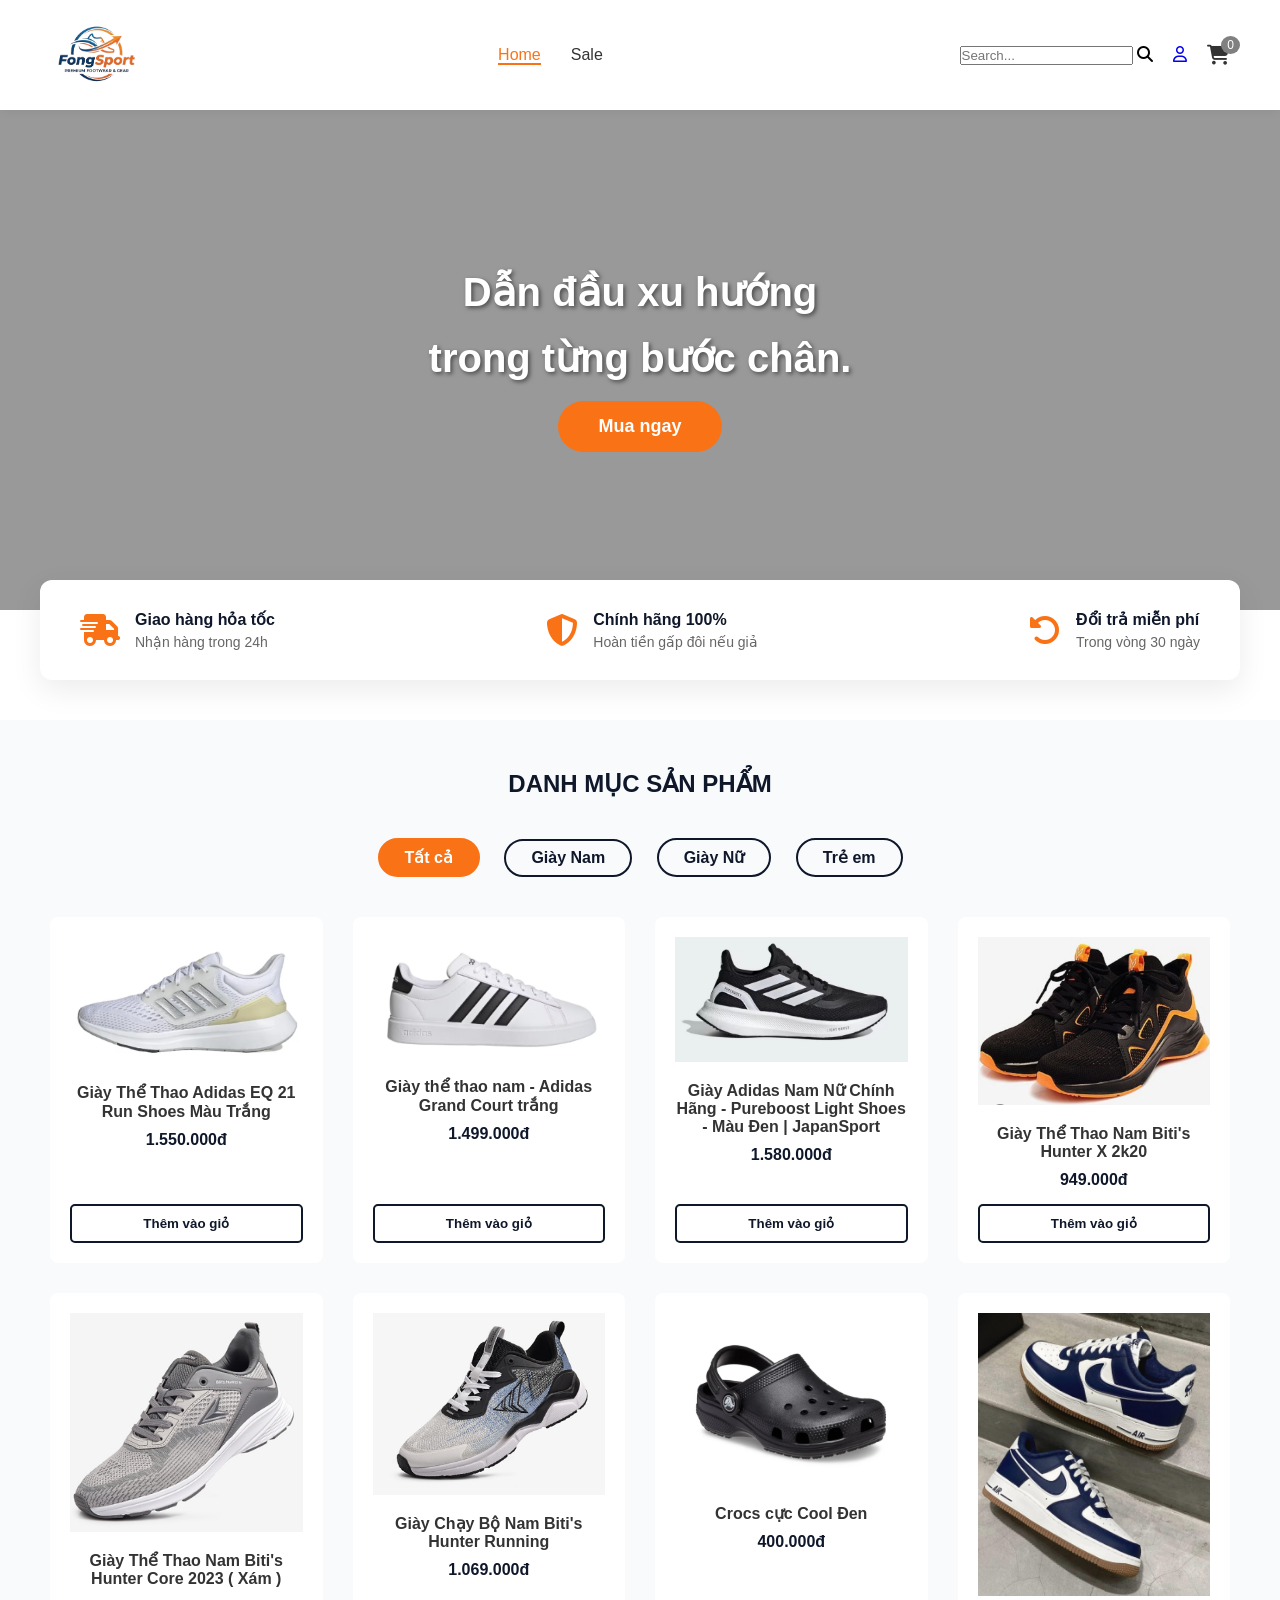
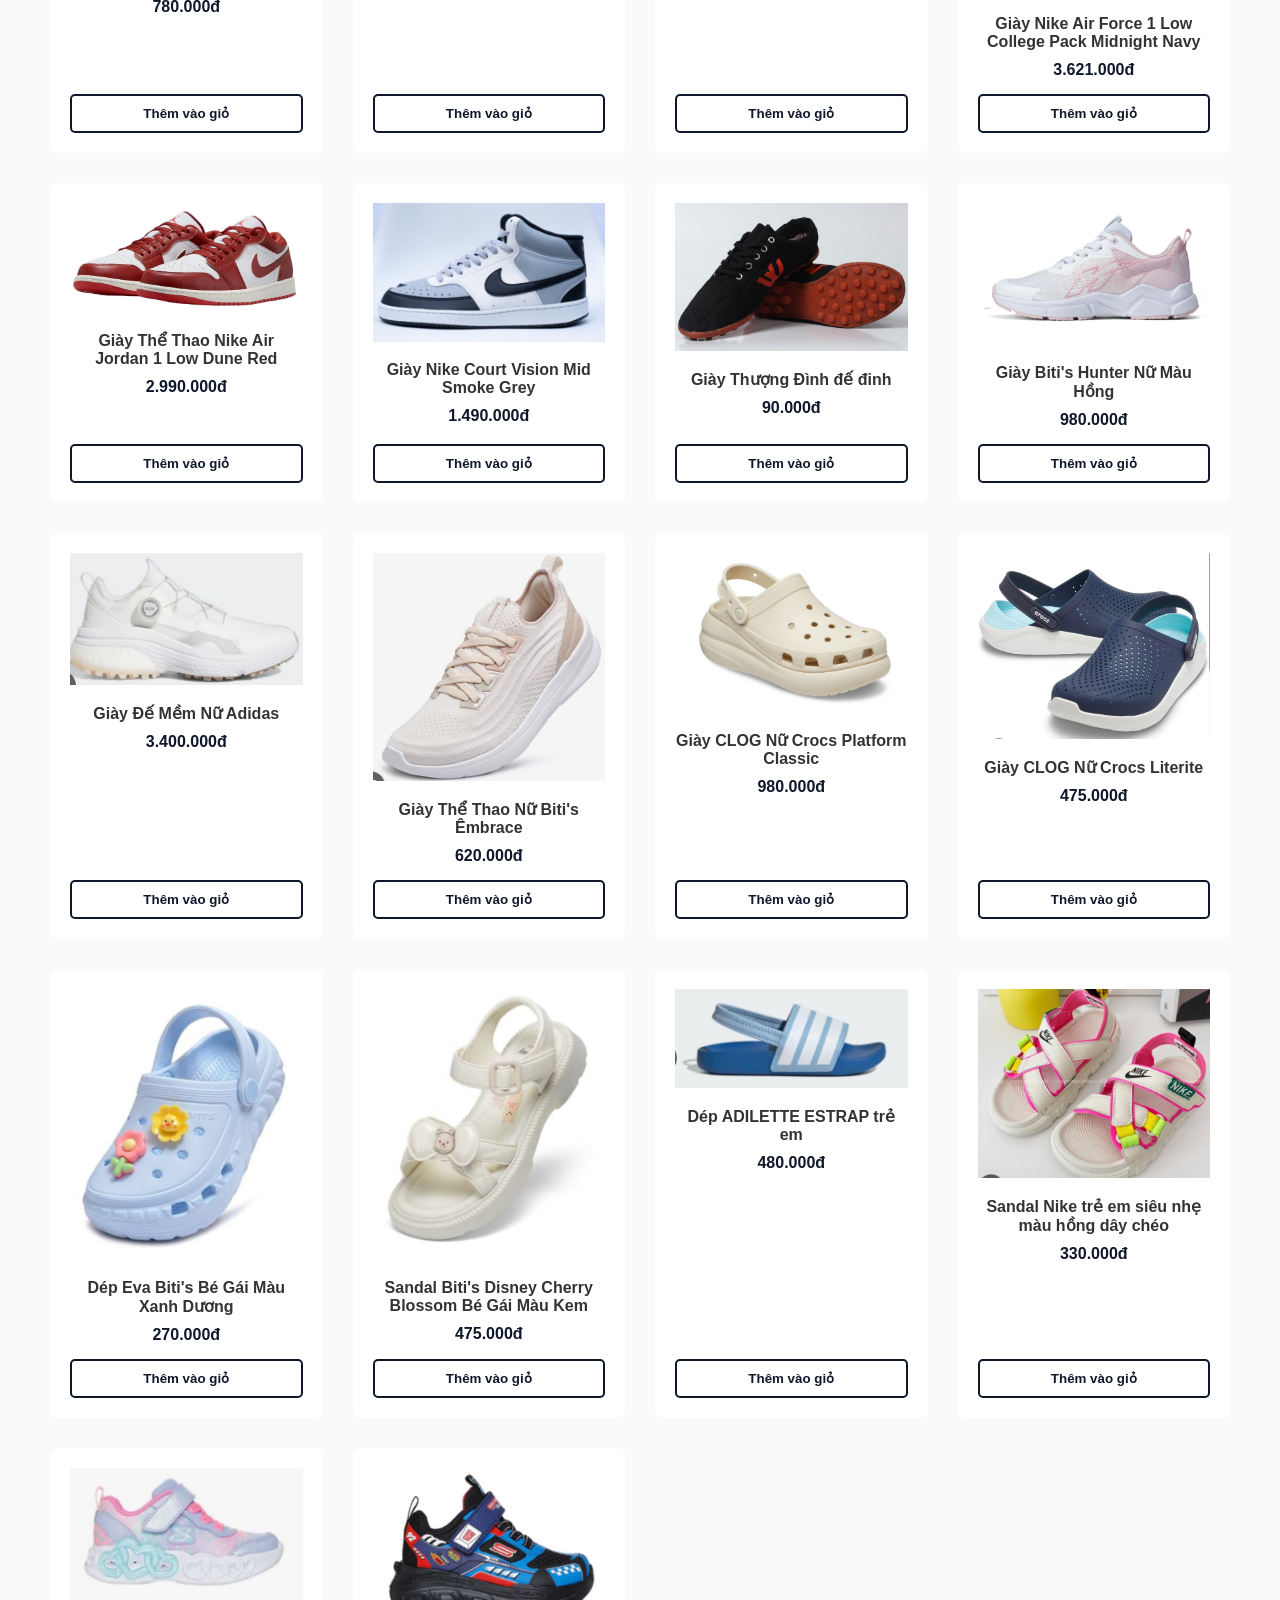
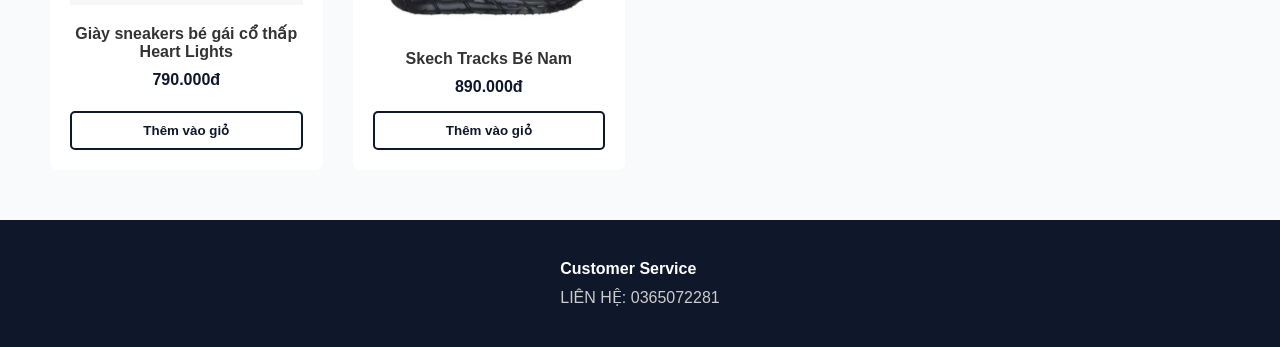
==== index.html @ 3421ce44 "Giao diện web bán giày" ====
<!DOCTYPE html>
<html lang="vi">
<head>
    <meta charset="UTF-8">
    <meta name="viewport" content="width=device-width, initial-scale=1.0">
    <title>FongSport - Cửa hàng giày dép chính hãng</title>
    <link rel="stylesheet" href="css/style.css">
    <link rel="stylesheet" href="https://cdnjs.cloudflare.com/ajax/libs/font-awesome/6.4.0/css/all.min.css">
</head>
<body>
    <header>
        <div class="logo">
            <a href ="index.html"><img src="images/main-logo.png" alt="FongSport Logo" class="logo-img"></a>
        </div>
        
        <nav>
            <ul>
                <li><a href="index.html" class="active">Home</a></li>
                <li><a href="sale.html">Sale</a></li>
            </ul>
        </nav>

        <div class="header-icons">
            <div class="search-bar">
                <input type="text" id="searchInput" placeholder="Search..." autocomplete="off">
                <i class="fa-solid fa-magnifying-glass" id="searchBtn"></i>
                
                <ul id="suggestionBox" class="suggestion-box hide"></ul>
            </div>
            <a href="profile.html"><i class="fa-regular fa-user"></i></a>
            <a href="cart.html" class="cart-icon">
                <i class="fa-solid fa-cart-shopping"></i>
                <span class="cart-count">2</span>
            </a>
        </div>
    </header>

    <section class="hero-banner">
        <div class="hero-content">
            <h1>Dẫn đầu xu hướng</h1>
            <h2>trong từng bước chân.</h2>
            <button class="btn-shop-now">Mua ngay</button>
        </div>
    </section>
    <section class="features-section container">
        <div class="feature-box">
            <i class="fa-solid fa-truck-fast"></i>
            <div class="feature-text">
                <h4>Giao hàng hỏa tốc</h4>
                <p>Nhận hàng trong 24h</p>
            </div>
        </div>
        <div class="feature-box">
            <i class="fa-solid fa-shield-halved"></i>
            <div class="feature-text">
                <h4>Chính hãng 100%</h4>
                <p>Hoàn tiền gấp đôi nếu giả</p>
            </div>
        </div>
        <div class="feature-box">
            <i class="fa-solid fa-rotate-left"></i>
            <div class="feature-text">
                <h4>Đổi trả miễn phí</h4>
                <p>Trong vòng 30 ngày</p>
            </div>
        </div>
    </section>
    <section class="products-section">
        <h2 class="section-title">DANH MỤC SẢN PHẨM</h2>
        
        <div class="filter-menu">
            <button class="filter-btn active" data-filter="all">Tất cả</button>
            <button class="filter-btn" data-filter="men">Giày Nam</button>
            <button class="filter-btn" data-filter="women">Giày Nữ</button>
            <button class="filter-btn" data-filter="kids">Trẻ em</button>
        </div>
    
        <div class="product-grid">
            
            <div class="product-card" data-category="men">
                <div class="product-img">
                    <a href="products-detail.html?id=adidas-eq21">
                        <img src="images/adidas-aq-21.img" alt="Giày Thể Thao Adidas EQ 21">
                    </a>
                </div>
                <div class="product-info">
                    <a href="products-detail.html?id=adidas-eq21" style="text-decoration: none; color: inherit;"></a>
                    <h3>Giày Thể Thao Adidas EQ 21 Run Shoes Màu Trắng</h3>
                    <p class="price">1.550.000đ</p>
                    <button class="btn-add-cart" onclick="addToCart('Giày Thể Thao Adidas EQ 21', 1550000, 'images/adidas-aq-21.img')">Thêm vào giỏ</button>
                </div>
            </div>

            <div class="product-card" data-category="men">
                <div class="product-img">
                    <a href="products-detail.html?id=adidas-grand-court">
                        <img src="images/adidas-grand-court.img" alt="Giày thể thao nam - Adidas Grand Court">
                    </a>
                </div>
                <div class="product-info">
                    <a href="products-detail.html?id=adidas-grand-court" style="text-decoration: none; color: inherit;"></a>
                    <h3>Giày thể thao nam - Adidas Grand Court trắng</h3>
                    <p class="price">1.499.000đ</p>
                    <button class="btn-add-cart" onclick="addToCart('Giày thể thao nam - Adidas Grand Court', 1499000, 'images/adidas-grand-court.img')">Thêm vào giỏ</button>
                </div>
            </div>

            <div class="product-card" data-category="men">
                <div class="product-img">
                    <a href="products-detail.html?id=adidas-pureboost">
                        <img src="images/adidas.img" alt="Giày Adidas Nam Nữ Chính Hãng - Pureboost Light Shoes">
                    </a>
                </div>
                <div class="product-info">
                    <a href="products-detail.html?id=adidas-pureboost" style="text-decoration: none; color: inherit;"></a>
                    <h3>Giày Adidas Nam Nữ Chính Hãng - Pureboost Light Shoes - Màu Đen | JapanSport </h3>
                    <p class="price">1.580.000đ</p>
                    <button class="btn-add-cart" onclick="addToCart('Giày Adidas Nam Nữ Chính Hãng - Pureboost Light Shoes', 1580000, 'images/adidas.img')">Thêm vào giỏ</button>
                </div>
            </div>

            <div class="product-card" data-category="men">
                <div class="product-img">
                    <a href="products-detail.html?id=btis-hunter-x">
                        <img src="images/btis-den-nam.img" alt="Giày Thể Thao Nam Bitis Hunter X">
                    </a>
                </div>
                <div class="product-info">
                    <a href="products-detail.html?id=btis-hunter-x" style="text-decoration: none; color: inherit;"></a>
                    <h3>Giày Thể Thao Nam Biti's Hunter X 2k20 </h3>
                    <p class="price">949.000đ</p>
                    <button class="btn-add-cart" onclick="addToCart('Giày Thể Thao Nam Bitis Hunter X', 949000, 'images/btis-den-nam.img')">Thêm vào giỏ</button>
                </div>
            </div>

            <div class="product-card" data-category="men">
                <div class="product-img">
                    <a href="products-detail.html?id=btis-hunter-core">
                        <img src="images/btis-nam.png" alt="Giày Thể Thao Nam Bitis Hunter Core">
                    </a>
                </div>
                <div class="product-info">
                    <a href="products-detail.html?id=btis-hunter-core" style="text-decoration: none; color: inherit;"></a>
                    <h3>Giày Thể Thao Nam Biti's Hunter Core 2023 ( Xám )</h3>
                    <p class="price">780.000đ</p>
                    <button class="btn-add-cart" onclick="addToCart('Giày Thể Thao Nam Bitis Hunter Core', 780000, 'images/btis-nam.png')">Thêm vào giỏ</button>
                </div>
            </div>

            <div class="product-card" data-category="men">
                <div class="product-img">
                    <a href="products-detail.html?id=btis-running">
                        <img src="images/btis-xam-nam.png" alt="Giày Chạy Bộ Nam Bitis Hunter Running">
                    </a>
                </div>
                <div class="product-info">
                    <a href="products-detail.html?id=btis-running" style="text-decoration: none; color: inherit;"></a>
                    <h3>Giày Chạy Bộ Nam Biti's Hunter Running</h3>
                    <p class="price">1.069.000đ</p>
                    <button class="btn-add-cart" onclick="addToCart('Giày Chạy Bộ Nam Bitis Hunter Running', 1069000, 'images/btis-xam-nam.png')">Thêm vào giỏ</button>
                </div>
            </div>
            <div class="product-card" data-category="men">
                <div class="product-img">
                    <a href="products-detail.html?id=crocs-cool">
                        <img src="images/crocs-den.png" alt="Giày Crocs cực Cool Đen">
                    </a>
                </div>
                <div class="product-info">
                    <a href="products-detail.html?id=crocs-cool" style="text-decoration: none; color: inherit;"></a>
                    <h3>Crocs cực Cool Đen </h3>
                    <p class="price">400.000đ</p>
                    <button class="btn-add-cart" onclick="addToCart('Giày Crocs cực Cool Đen', 400000, 'images/crocs-den.png')">Thêm vào giỏ</button>
                </div>
            </div>

            <div class="product-card" data-category="men">
                <div class="product-img">
                    <a href="products-detail.html?id=nike-af1">
                        <img src="images/nike-air-force.png" alt="Giày Nike Air Force 1 Low College Pack Midnight Navy">
                    </a>
                </div>
                <div class="product-info">
                    <a href="products-detail.html?id=nike-af1" style="text-decoration: none; color: inherit;"></a>
                    <h3>Giày Nike Air Force 1 Low College Pack Midnight Navy</h3>
                    <p class="price">3.621.000đ</p>
                    <button class="btn-add-cart" onclick="addToCart('Giày Nike Air Force 1 Low College Pack Midnight Navy', 3621000, 'images/nike-air-force.png')">Thêm vào giỏ</button>
                </div>
            </div>
            <div class="product-card" data-category="men">
                <div class="product-img">
                    <a href="products-detail.html?id=nike-jordan1">
                        <img src="images/nike-air-jordan.png" alt="Giày Thể Thao Nike Air Jordan 1 Low Dune">
                    </a>
                </div>
                <div class="product-info">
                    <a href="products-detail.html?id=nike-jordan1" style="text-decoration: none; color: inherit;"></a>
                    <h3>Giày Thể Thao Nike Air Jordan 1 Low Dune Red</h3>
                    <p class="price">2.990.000đ</p>
                    <button class="btn-add-cart" onclick="addToCart('Giày Thể Thao Nike Air Jordan 1 Low Dune', 2990000, 'images/nike-air-jordan.png')">Thêm vào giỏ</button>
                </div>
            </div>

            <div class="product-card" data-category="men">
                <div class="product-img">
                    <a href="products-detail.html?id=nike-court">
                        <img src="images/nike-court-vision.png" alt="Giày Nike Court Vision Mid Smoke">
                    </a>
                </div>
                <div class="product-info">
                    <a href="products-detail.html?id=nike-court" style="text-decoration: none; color: inherit;"></a>
                    <h3>Giày Nike Court Vision Mid Smoke Grey</h3>
                    <p class="price">1.490.000đ</p>
                    <button class="btn-add-cart" onclick="addToCart('Giày Nike Court Vision Mid Smoke', 1490000, 'images/nike-court-vision.png')">Thêm vào giỏ</button>
                </div>
            </div>

            <div class="product-card" data-category="men">
                <div class="product-img">
                    <a href="products-detail.html?id=thuong-dinh-den">
                        <img src="images/thuong-dinh-den.png" alt="Giày Thượng Đình đế đinh">
                    </a>
                </div>
                <a href="products-detail.html?id=thuong-dinh-den" style="text-decoration: none; color: inherit;"></a>
                <div class="product-info">
                    <h3>Giày Thượng Đình đế đinh</h3>
                    <p class="price">90.000đ</p>
                    <button class="btn-add-cart" onclick="addToCart('Giày Thượng Đình đế đinh', 90000, 'images/thuong-dinh-den.png')">Thêm vào giỏ</button>
                </div>
            </div>

            <div class="product-card" data-category="women">
                <div class="product-img">
                    <a href="products-detail.html?id=btis-hunter-nu">
                        <img src="images/btis-hong-nu.img" alt="Giày Bitis Hunter Nữ Màu Hồng">
                    </a>
                </div>
                <div class="product-info">
                    <a href="products-detail.html?id=btis-hunter-nu" style="text-decoration: none; color: inherit;"></a>
                    <h3>Giày Biti's Hunter Nữ Màu Hồng</h3>
                    <p class="price">980.000đ</p>
                    <button class="btn-add-cart" onclick="addToCart('Giày Bitis Hunter Nữ Màu Hồng', 980000, 'images/btis-hong-nu.img')">Thêm vào giỏ</button>
                </div>
            </div>

            <div class="product-card" data-category="women">
                <div class="product-img">
                    <a href="products-detail.html?id=adidas-nu">
                        <img src="images/adidas-nu.img" alt="Giày Đế Mềm Nữ Adidas">
                    </a>
                </div>
                <div class="product-info">
                    <a href="products-detail.html?id=adidas-nu" style="text-decoration: none; color: inherit;"></a>
                    <h3>Giày Đế Mềm Nữ Adidas</h3>
                    <p class="price">3.400.000đ</p>
                    <button class="btn-add-cart" onclick="addToCart('Giày Đế Mềm Nữ Adidas', 3400000, 'images/adidas-nu.img')">Thêm vào giỏ</button>
                </div>
            </div>

            <div class="product-card" data-category="women">
                <div class="product-img">
                    <a href="products-detail.html?id=btis-embrace">
                        <img src="images/btis-nu.png" alt="Giày Thể Thao Nữ Bitis Êmbrace">
                    </a>
                </div>
                <div class="product-info">
                    <a href="products-detail.html?id=btis-embrace" style="text-decoration: none; color: inherit;"></a>
                    <h3>Giày Thể Thao Nữ Biti's Êmbrace</h3>
                    <p class="price">620.000đ</p>
                    <button class="btn-add-cart" onclick="addToCart('Giày Thể Thao Nữ Bitis Êmbrace', 620000, 'images/btis-nu.png')">Thêm vào giỏ</button>
                </div>
            </div>

            <div class="product-card" data-category="women">
                <div class="product-img">
                    <a href="products-detail.html?id=crocs-platform">
                        <img src="images/crocs-trang.png" alt="Giày CLOG Nữ Crocs Platform Classic">
                    </a>
                </div>
                <div class="product-info">
                    <a href="products-detail.html?id=crocs-platform" style="text-decoration: none; color: inherit;"></a>
                    <h3>Giày CLOG Nữ Crocs Platform Classic</h3>
                    <p class="price">980.000đ</p>
                    <button class="btn-add-cart" onclick="addToCart('Giày CLOG Nữ Crocs Platform Classic', 980000, 'images/crocs-trang.png')">Thêm vào giỏ</button>
                </div>
            </div>

            <div class="product-card" data-category="women">
                <div class="product-img">
                    <a href="products-detail.html?id=crocs-literite">
                        <img src="images/crocs-xanh.png" alt="Giày CLOG Nữ Crocs Literite">
                    </a>
                </div>
                <div class="product-info">
                    <a href="products-detail.html?id=crocs-literite" style="text-decoration: none; color: inherit;"></a>
                    <h3>Giày CLOG Nữ Crocs Literite</h3>
                    <p class="price">475.000đ</p>
                    <button class="btn-add-cart" onclick="addToCart('Giày CLOG Nữ Crocs Literite', 475000, 'images/crocs-xanh.png')">Thêm vào giỏ</button>
                </div>
            </div>

            <div class="product-card" data-category="kids">
                <div class="product-img">
                    <a href="products-detail.html?id=btis-eva-kid">
                        <img src="images/crocs-nu-kid.png" alt="Dép Eva Bitis Bé Gái Màu Xanh Dương">
                    </a>
                </div>
                <div class="product-info">
                    <a href="products-detail.html?id=btis-eva-kid" style="text-decoration: none; color: inherit;"></a>
                    <h3>Dép Eva Biti's Bé Gái Màu Xanh Dương</h3>
                    <p class="price">270.000đ</p>
                    <button class="btn-add-cart" onclick="addToCart('Dép Eva Bitis Bé Gái Màu Xanh Dương', 270000, 'images/crocs-nu-kid.png')">Thêm vào giỏ</button>
                </div>
            </div>

            <div class="product-card" data-category="kids">
                <div class="product-img">
                    <a href="products-detail.html?id=btis-disney-kid">
                        <img src="images/btis-nu-kid.png" alt="Sandal Bitis Disney Cherry Blossom">
                    </a>
                </div>
                <div class="product-info">
                    <a href="products-detail.html?id=btis-disney-kid" style="text-decoration: none; color: inherit;"></a>
                    <h3>Sandal Biti's Disney Cherry Blossom Bé Gái Màu Kem</h3>
                    <p class="price">475.000đ</p>
                    <button class="btn-add-cart" onclick="addToCart('Sandal Bitis Disney Cherry Blossom', 475000, 'images/btis-nu-kid.png')">Thêm vào giỏ</button>
                </div>
            </div>

            <div class="product-card" data-category="kids">
                <div class="product-img">
                    <a href="products-detail.html?id=dep-adidas-kid">
                        <img src="images/dep-adidas-kids.png" alt="Dép ADILETTE ESTRAP trẻ em">
                    </a>
                </div>
                <div class="product-info">
                    <a href="products-detail.html?id=dep-adidas-kid" style="text-decoration: none; color: inherit;"></a>
                    <h3>Dép ADILETTE ESTRAP trẻ em</h3>
                    <p class="price">480.000đ</p>
                    <button class="btn-add-cart" onclick="addToCart('Dép ADILETTE ESTRAP trẻ em', 480000, 'images/dep-adidas-kids.png')">Thêm vào giỏ</button>
                </div>
            </div>

            <div class="product-card" data-category="kids">
                <div class="product-img">
                    <a href="products-detail.html?id=sandal-nike-kid">
                        <img src="images/nike-kid.png" alt="Sandal Nike trẻ em siêu nhẹ màu hồng dây chéo">
                    </a>
                </div>
                <div class="product-info">
                    <a href="products-detail.html?id=sandal-nike-kid" style="text-decoration: none; color: inherit;"></a>
                    <h3>Sandal Nike trẻ em siêu nhẹ màu hồng dây chéo</h3>
                    <p class="price">330.000đ</p>
                    <button class="btn-add-cart" onclick="addToCart('Sandal Nike trẻ em siêu nhẹ màu hồng dây chéo', 330000, 'images/nike-kid.png')">Thêm vào giỏ</button>
                </div>
            </div>

            <div class="product-card" data-category="kids">
                <div class="product-img">
                    <a href="products-detail.html?id=skechers-heart">
                        <img src="images/skechers-kid.png" alt="Giày sneakers bé gái cổ thấp Heart Lights">
                    </a>
                </div>
                <div class="product-info">
                    <a href="products-detail.html?id=skechers-heart" style="text-decoration: none; color: inherit;"></a>
                    <h3>Giày sneakers bé gái cổ thấp Heart Lights</h3>
                    <p class="price">790.000đ</p>
                    <button class="btn-add-cart" onclick="addToCart('Giày sneakers bé gái cổ thấp Heart Lights', 790000, 'images/skechers-kid.png')">Thêm vào giỏ</button>
                </div>
            </div>

            <div class="product-card" data-category="kids">
                <div class="product-img">
                    <a href="products-detail.html?id=skechers-tracks">
                        <img src="images/skechers-kid2.png" alt="Giày Skech Tracks Bé Nam">
                    </a>
                </div>
                <div class="product-info">
                    <a href="products-detail.html?id=skechers-tracks" style="text-decoration: none; color: inherit;">
                        <h3>Skech Tracks Bé Nam</h3>
                    </a>
                    
                    <p class="price">890.000đ</p>
                    <button class="btn-add-cart" onclick="addToCart('Skech Tracks Bé Nam', 890000, 'images/skechers-kid2.png')">Thêm vào giỏ</button>
                </div>
            </div>
            </div>
    </section>
    
    <footer>
        <div class="footer-column">
            <h4>Customer Service</h4>
            <a href="#">LIÊN HỆ: 0365072281</a>
        </div>
    </footer>

    <script src="js/script.js"></script>
</body>
</html>
---- css/style.css ----
* {
    margin: 0;
    padding: 0;
    box-sizing: border-box;
    font-family: 'Segoe UI', Tahoma, Geneva, Verdana, sans-serif;
}


:root {
    --primary-orange: #F97316;
    --dark-blue: #0F172A;
    --light-bg: #F8FAFC;
    --text-color: #333;
}


header {
    display: flex;
    justify-content: space-between;
    align-items: center;
    padding: 20px 50px;
    background-color: #fff;
    box-shadow: 0 2px 10px rgba(0,0,0,0.05);
    position: sticky;
    top: 0;
    z-index: 100;
}

.brand-name {
    font-size: 24px;
    font-weight: bold;
    color: var(--dark-blue);
    font-style: italic;
}

nav ul {
    list-style: none;
    display: flex;
    gap: 30px;
}

nav a {
    text-decoration: none;
    color: var(--text-color);
    font-weight: 500;
    transition: color 0.3s;
}

nav a:hover, nav a.active {
    color: var(--primary-orange);
    border-bottom: 2px solid var(--primary-orange);
}

.header-icons {
    display: flex;
    align-items: center;
    gap: 20px;
}

.cart-icon {
    position: relative;
    color: var(--text-color);
    text-decoration: none;
    font-size: 20px;
}

.cart-count {
    position: absolute;
    top: -8px;
    right: -10px;
    background: gray;
    color: white;
    font-size: 12px;
    padding: 2px 6px;
    border-radius: 50%;
}


.hero-banner {
    height: 500px;
    background: linear-gradient(rgba(0, 0, 0, 0.4), rgba(0, 0, 0, 0.4)), url('https://images.unsplash.com/photo-1556906781-9a412961c28c?auto=format&fit=crop&w=1600&q=80') center/cover;
    display: flex;
    justify-content: center;
    align-items: center;
    text-align: center;
    color: white;
}

.hero-content h1, .hero-content h2 {
    font-size: 40px;
    margin-bottom: 20px;
    text-shadow: 2px 2px 4px rgba(0,0,0,0.5);
}

.btn-shop-now {
    background-color: var(--primary-orange);
    color: white;
    border: none;
    padding: 15px 40px;
    font-size: 18px;
    font-weight: bold;
    border-radius: 30px;
    cursor: pointer;
    transition: transform 0.3s, background-color 0.3s;
}

.btn-shop-now:hover {
    background-color: #ea580c;
    transform: scale(1.05);
}


.products-section {
    padding: 50px;
    background-color: var(--light-bg);
}

.section-title {
    text-align: center;
    margin-bottom: 40px;
    color: var(--dark-blue);
}

.product-info {
    display: flex;
    flex-direction: column;
    flex-grow: 1; 
}

.product-grid {
    display: grid;
    grid-template-columns: repeat(auto-fit, minmax(250px, 1fr));
    gap: 30px;
}

.product-card {
    background: #fff;
    padding: 20px;
    border-radius: 8px;
    text-align: center;
    transition: box-shadow 0.3s, transform 0.3s;
    overflow: hidden;
    display: flex;
    flex-direction: column;
    height: 100%;
}

.product-card:hover {
    box-shadow: 0 10px 20px rgba(0,0,0,0.1);
    transform: translateY(-5px);
}

.product-img img {
    width: 100%;
    height: auto;
    transition: transform 0.5s;
}

.product-card:hover .product-img img {
    transform: scale(1.1); 
}

.product-info h3 {
    font-size: 16px;
    margin: 15px 0 10px;
    color: var(--text-color);
}

.price {
    font-weight: bold;
    color: var(--dark-blue);
    margin-bottom: 15px;
}

.btn-add-cart {
    background: transparent;
    border: 2px solid var(--dark-blue);
    color: var(--dark-blue);
    padding: 10px 20px;
    font-weight: bold;
    border-radius: 5px;
    cursor: pointer;
    transition: all 0.3s;
    width: 100%;
    margin-top: auto;
}

.btn-add-cart:hover {
    background: var(--dark-blue);
    color: white;
}

footer {
    background-color: var(--dark-blue);
    color: white;
    display: flex;
    justify-content: space-around;
    padding: 40px 20px;
}
footer a {
    color: #ccc;
    text-decoration: none;
    display: block;
    margin-top: 10px;
}
footer a:hover {
    color: white;
}

.filter-menu {
    text-align: center;
    margin-bottom: 40px;
}

.filter-btn {
    background: transparent;
    border: 2px solid var(--dark-blue);
    color: var(--dark-blue);
    padding: 8px 25px;
    margin: 0 10px;
    font-size: 16px;
    font-weight: bold;
    border-radius: 30px;
    cursor: pointer;
    transition: all 0.3s ease;
}


.filter-btn:hover, .filter-btn.active {
    background: var(--primary-orange);
    border-color: var(--primary-orange);
    color: white;
}

.product-card.hide {
    display: none;
}


.search-bar {
    position: relative; 
}


.suggestion-box {
    position: absolute;
    top: 100%;
    left: 0;
    width: 100%;
    background: white;
    border: 1px solid #ddd;
    border-radius: 4px;
    list-style: none;
    padding: 0;
    margin-top: 5px;
    box-shadow: 0 4px 6px rgba(0,0,0,0.1);
    z-index: 1000;
    max-height: 200px;
    overflow-y: auto;
}

.suggestion-box li {
    padding: 10px 15px;
    cursor: pointer;
    border-bottom: 1px solid #eee;
    color: var(--dark-blue);
    font-size: 14px;
}

.suggestion-box li:hover {
    background-color: var(--light-bg);
    color: var(--primary-orange);
}

.hide {
    display: none !important;
}

.logo {
    display: flex;       
    align-items: center; 
    justify-content: flex-start;
}


.logo .logo-img {
    height: 60px;       
    width: auto;        
    object-fit: contain; 
    display: block;      
    margin: 5px 0;       
}

.container {
    max-width: 1200px;
    margin: 0 auto;
    padding: 20px;
}

.breadcrumb {
    margin-top: 20px;
    margin-bottom: 30px;
    font-size: 14px;
    color: #666;
}

.breadcrumb a {
    color: var(--dark-blue);
    text-decoration: none;
    font-weight: bold;
}


.layout-2-col {
    display: grid;
    grid-template-columns: 250px 1fr;
    gap: 40px;
}


.sidebar-filter {
    background-color: white;
    padding: 20px;
    border-radius: 8px;
    box-shadow: 0 2px 10px rgba(0,0,0,0.05);
    height: fit-content;
}

.filter-group {
    margin-bottom: 30px;
}

.filter-group h3 {
    font-size: 16px;
    color: var(--dark-blue);
    margin-bottom: 15px;
    border-bottom: 2px solid var(--light-bg);
    padding-bottom: 10px;
}

.filter-list {
    list-style: none;
    padding: 0;
}

.filter-list li {
    margin-bottom: 10px;
    display: flex;
    align-items: center;
    gap: 10px;
    color: #555;
}

.price-slider {
    width: 100%;
    margin-bottom: 10px;
}


.grid-header {
    display: flex;
    justify-content: space-between;
    align-items: center;
    margin-bottom: 20px;
}

.grid-header h2 {
    font-size: 20px;
    color: var(--dark-blue);
}

.sort-dropdown {
    padding: 8px 15px;
    border: 1px solid #ddd;
    border-radius: 5px;
    outline: none;
    cursor: pointer;
}


.pagination {
    display: flex;
    justify-content: center;
    gap: 10px;
    margin-top: 50px;
    margin-bottom: 30px;
}

.page-btn {
    width: 40px;
    height: 40px;
    border: 1px solid #ddd;
    background: white;
    color: var(--dark-blue);
    font-size: 16px;
    font-weight: bold;
    border-radius: 5px;
    cursor: pointer;
    transition: all 0.3s;
}

.page-btn:hover, .page-btn.active {
    background: var(--primary-orange);
    color: white;
    border-color: var(--primary-orange);
}


   .page-title {
    color: var(--dark-blue);
    margin-bottom: 20px;
    font-size: 24px;
}

.cart-container {
    display: flex;
    gap: 30px;
    align-items: flex-start;
}

.cart-items-list {
    flex: 2;
    background: white;
    border-radius: 8px;
    padding: 20px;
    box-shadow: 0 2px 10px rgba(0,0,0,0.05);
}

.cart-item {
    display: flex;
    align-items: center;
    padding: 20px 0;
    border-bottom: 1px solid #eee;
    gap: 20px;
}

.cart-item:last-child {
    border-bottom: none;
}

.cart-img {
    width: 100px;
    height: 100px;
    object-fit: cover;
    border-radius: 8px;
}

.cart-item-details {
    flex: 1;
}

.cart-item-details h4 {
    color: var(--dark-blue);
    margin-bottom: 5px;
}

.cart-item-details p {
    color: #666;
    font-size: 14px;
    margin-bottom: 2px;
}

.cart-item-price, .cart-item-total {
    font-weight: bold;
    color: var(--dark-blue);
    width: 120px;
    text-align: center;
}

.cart-item-qty input {
    width: 60px;
    padding: 5px;
    text-align: center;
    border: 1px solid #ccc;
    border-radius: 4px;
}

.btn-remove {
    background: none;
    border: none;
    color: #ff4d4f;
    font-size: 18px;
    cursor: pointer;
    transition: color 0.3s;
}

.btn-remove:hover {
    color: #cf1322;
}


.cart-summary {
    flex: 1;
    background: #f8fafc;
    border: 1px solid #e2e8f0;
    border-radius: 8px;
    padding: 25px;
}

.cart-summary h3 {
    margin-bottom: 20px;
    color: var(--dark-blue);
}

.summary-line {
    display: flex;
    justify-content: space-between;
    margin-bottom: 15px;
    color: #555;
}

.cart-summary hr {
    border: 0;
    border-top: 1px solid #ddd;
    margin: 20px 0;
}

.total-line {
    font-size: 18px;
    font-weight: bold;
    color: var(--dark-blue);
}

.total-price {
    color: var(--primary-orange);
    font-size: 22px;
}

.btn-checkout {
    display: block;
    width: 100%;
    text-align: center;
    background: var(--primary-orange);
    color: white;
    padding: 15px;
    text-decoration: none;
    font-weight: bold;
    border-radius: 8px;
    margin-top: 20px;
    transition: background 0.3s;
}

.btn-checkout:hover {
    background: #ea580c;
}

.profile-container {
    display: flex;
    gap: 30px;
    margin-bottom: 50px;
}

.profile-sidebar {
    width: 280px;
    background: white;
    padding: 30px 20px;
    border-radius: 8px;
    box-shadow: 0 2px 10px rgba(0,0,0,0.05);
}

.user-avatar-section {
    text-align: center;
    margin-bottom: 30px;
    padding-bottom: 20px;
    border-bottom: 1px solid #eee;
}

.avatar-icon {
    font-size: 60px;
    color: #cbd5e1;
    margin-bottom: 10px;
}

.user-avatar-section h3 {
    color: var(--dark-blue);
}

.user-avatar-section p {
    color: #888;
    font-size: 14px;
}

.profile-menu {
    list-style: none;
    padding: 0;
}

.profile-menu li a {
    display: block;
    padding: 12px 15px;
    color: #555;
    text-decoration: none;
    border-radius: 5px;
    margin-bottom: 5px;
    transition: all 0.3s;
}

.profile-menu li a i {
    width: 25px;
}

.profile-menu li a:hover, .profile-menu li a.active {
    background: var(--light-bg);
    color: var(--primary-orange);
    font-weight: bold;
}

.profile-content {
    flex: 1;
    background: white;
    padding: 40px;
    border-radius: 8px;
    box-shadow: 0 2px 10px rgba(0,0,0,0.05);
}

.profile-content h2 {
    color: var(--dark-blue);
    margin-bottom: 5px;
}

.profile-content .subtitle {
    color: #666;
    margin-bottom: 20px;
}

.profile-content hr {
    border: 0;
    border-top: 1px solid #eee;
    margin-bottom: 30px;
}

.profile-form {
    display: grid;
    grid-template-columns: 1fr 1fr;
    gap: 20px;
}

.form-group {
    display: flex;
    flex-direction: column;
}

.form-group.full-width {
    grid-column: span 2;
}

.form-group label {
    margin-bottom: 8px;
    color: #333;
    font-weight: 500;
}

.form-group input, .form-group textarea {
    padding: 12px;
    border: 1px solid #ddd;
    border-radius: 5px;
    outline: none;
    font-size: 15px;
}

.form-group input:focus, .form-group textarea:focus {
    border-color: var(--primary-orange);
}

.form-group input:disabled {
    background: #f1f5f9;
    color: #94a3b8;
    cursor: not-allowed;
}

.form-group textarea {
    height: 100px;
    resize: vertical;
}

.btn-save {
    background: var(--dark-blue);
    color: white;
    border: none;
    padding: 12px 30px;
    font-size: 16px;
    font-weight: bold;
    border-radius: 5px;
    cursor: pointer;
    transition: background 0.3s;
    width: max-content;
}

.btn-save:hover {
    background: #1e293b;
}



.product-gallery {
    flex: 1;
    max-width: 500px; 
}

.main-image {
    width: 100%;
    height: 450px;
    background-color: #f8fafc;
    border-radius: 8px;
    overflow: hidden;
    display: flex;
    justify-content: center;
    align-items: center;
}
.main-image img {
    width: 100%;
    height: 100%;
    object-fit: contain; 
}

.thumbnail-images {
    display: flex;
    gap: 15px;
    margin-top: 15px;
    overflow-x: auto;
    padding-bottom: 5px;
}


.thumb {
    width: 80px;
    height: 80px;
    min-width: 80px;
    object-fit: cover; 
    border-radius: 5px;
    cursor: pointer;
    border: 2px solid #eee;
    transition: all 0.3s;
    background-color: white;
}


.thumb.active, .thumb:hover {
    border-color: var(--primary-orange);
}
   .features-section {
    display: flex;
    justify-content: space-between;
    margin: -30px auto 40px auto;
    padding: 30px 40px;
    background-color: white;
    border-radius: 12px;
    box-shadow: 0 10px 30px rgba(0,0,0,0.08);
    position: relative;
    z-index: 10;
}

.feature-box {
    display: flex;
    align-items: center;
    gap: 15px;
}

.feature-box i {
    font-size: 32px;
    color: var(--primary-orange);
    transition: transform 0.3s ease;
}

.feature-box:hover i {
    transform: translateY(-5px) scale(1.1);
}

.feature-text h4 {
    margin: 0 0 5px 0;
    font-size: 16px;
    color: var(--dark-blue);
}

.feature-text p {
    margin: 0;
    font-size: 14px;
    color: #666;
}
/*sale*/
.flash-sale-banner {
    background: linear-gradient(135deg, #f97316 0%, #ea580c 100%);
    border-radius: 15px;
    padding: 40px;
    color: white;
    display: flex;
    justify-content: center;
    align-items: center;
    text-align: center;
    box-shadow: 0 10px 25px rgba(249, 115, 22, 0.3);
    position: relative;
    overflow: hidden;
}

.flash-sale-content h3 {
    font-size: 28px;
    margin-bottom: 10px;
    text-transform: uppercase;
    letter-spacing: 1px;
}

.flash-sale-content p {
    font-size: 16px;
    margin-bottom: 25px;
    opacity: 0.9;
}

.countdown-timer {
    display: flex;
    justify-content: center;
    align-items: center;
    gap: 15px;
    margin-bottom: 30px;
}

.time-box {
    background: white;
    color: #ea580c;
    padding: 10px 15px;
    border-radius: 8px;
    display: flex;
    flex-direction: column;
    min-width: 70px;
    box-shadow: 0 5px 15px rgba(0,0,0,0.1);
}

.time-box span {
    font-size: 24px;
    font-weight: bold;
    line-height: 1;
}

.time-box small {
    font-size: 12px;
    font-weight: 600;
    text-transform: uppercase;
    margin-top: 5px;
}

.colon {
    font-size: 24px;
    font-weight: bold;
}

.promo-grid {
    display: grid;
    grid-template-columns: repeat(auto-fit, minmax(300px, 1fr));
    gap: 20px;
}

.promo-card {
    background: white;
    border: 1px solid #eee;
    border-radius: 10px;
    padding: 20px;
    display: flex;
    gap: 20px;
    box-shadow: 0 4px 6px rgba(0,0,0,0.02);
    transition: transform 0.3s ease, box-shadow 0.3s ease;
}

.promo-card:hover {
    transform: translateY(-5px);
    box-shadow: 0 10px 20px rgba(0,0,0,0.08);
}

.promo-icon {
    width: 60px;
    height: 60px;
    background-color: #ef4444;
    color: white;
    border-radius: 50%;
    display: flex;
    justify-content: center;
    align-items: center;
    font-size: 24px;
    flex-shrink: 0;
}

.promo-info h4 {
    margin: 0 0 10px 0;
    font-size: 18px;
    color: var(--dark-blue);
}

.promo-info p {
    margin: 0 0 10px 0;
    font-size: 14px;
    color: #555;
    line-height: 1.5;
}

.promo-date {
    font-size: 12px;
    color: #888;
    font-style: italic;
    background: #f1f5f9;
    padding: 4px 8px;
    border-radius: 4px;
    display: inline-block;
}

.flying-img {
    position: fixed;
    z-index: 99999;
    border-radius: 50%;
    opacity: 0.8;
    pointer-events: none;
    transition: all 0.8s cubic-bezier(0.25, 1, 0.5, 1); 
    box-shadow: 0 5px 15px rgba(0,0,0,0.3);
}

@keyframes cartBounce {
    0% { transform: scale(1); }
    50% { transform: scale(1.4); color: var(--primary-orange); }
    100% { transform: scale(1); }
}

.cart-bounce {
    animation: cartBounce 0.4s ease-in-out;
}
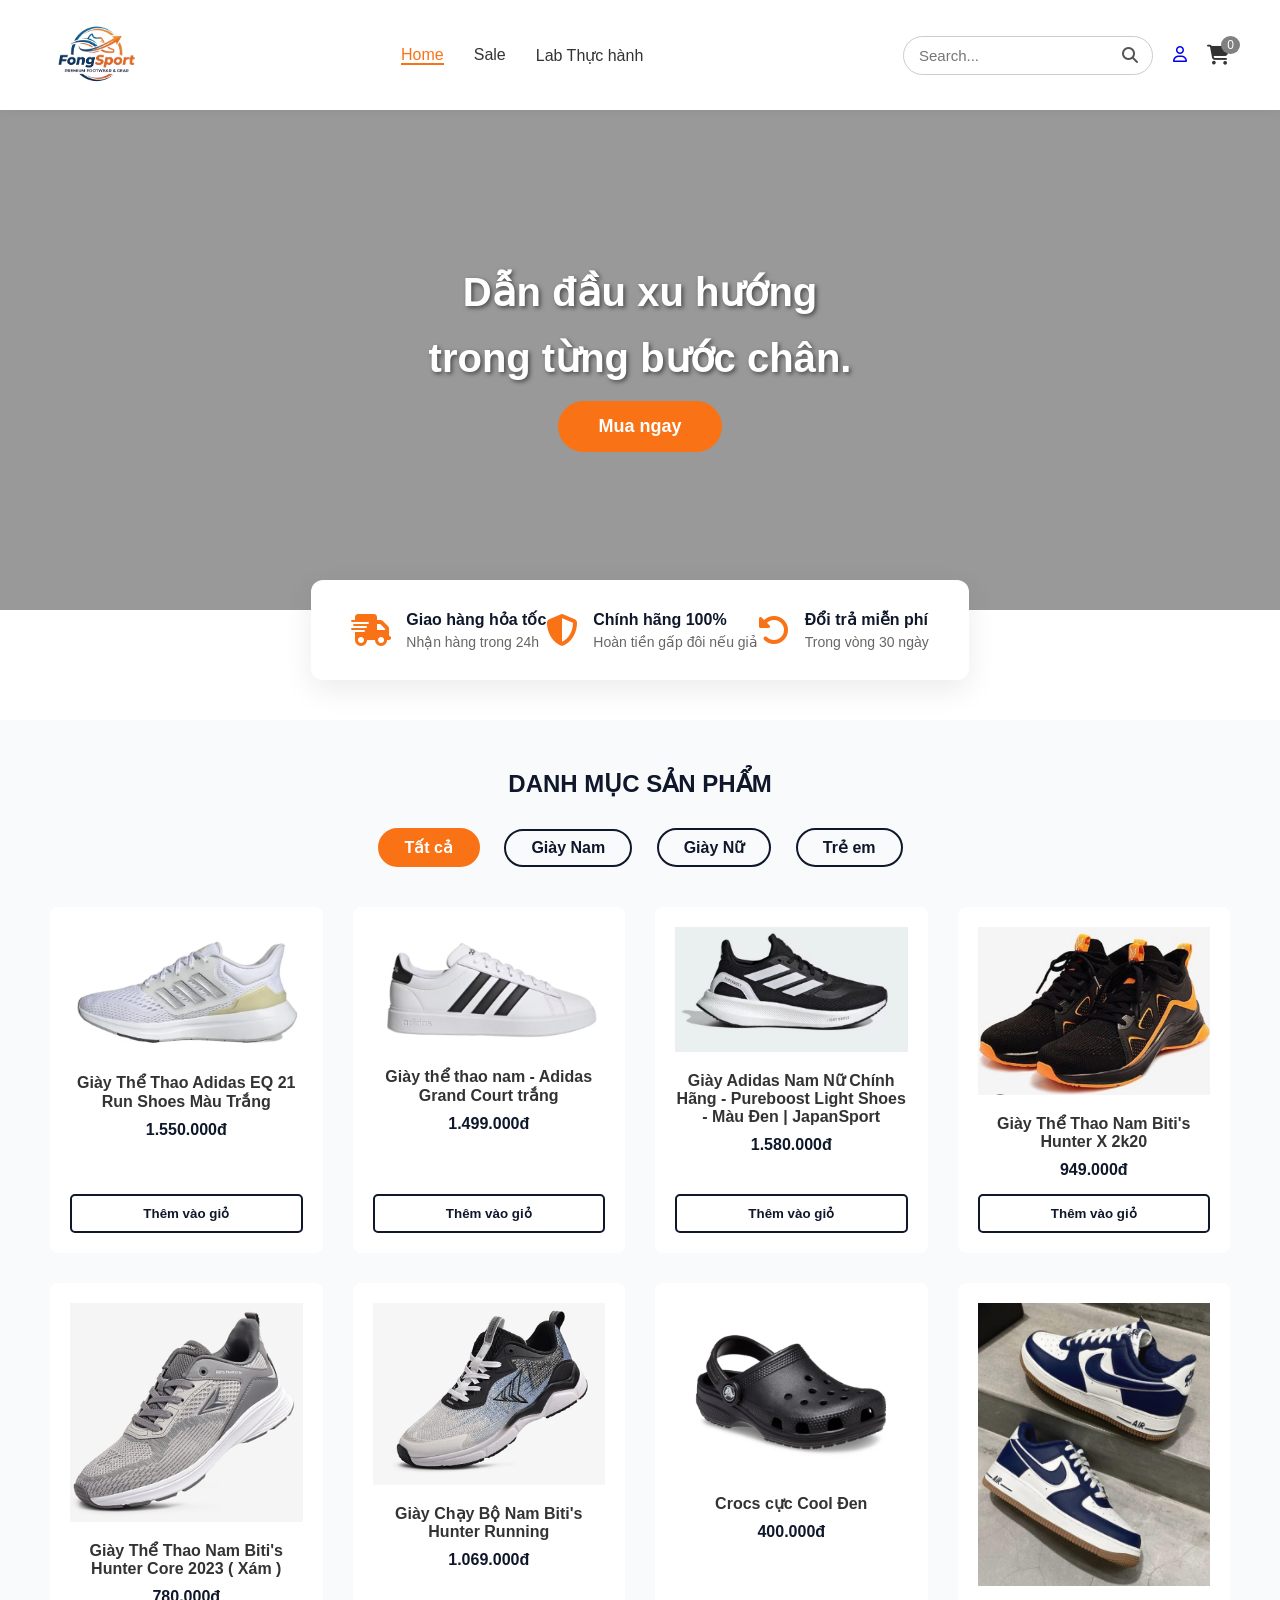
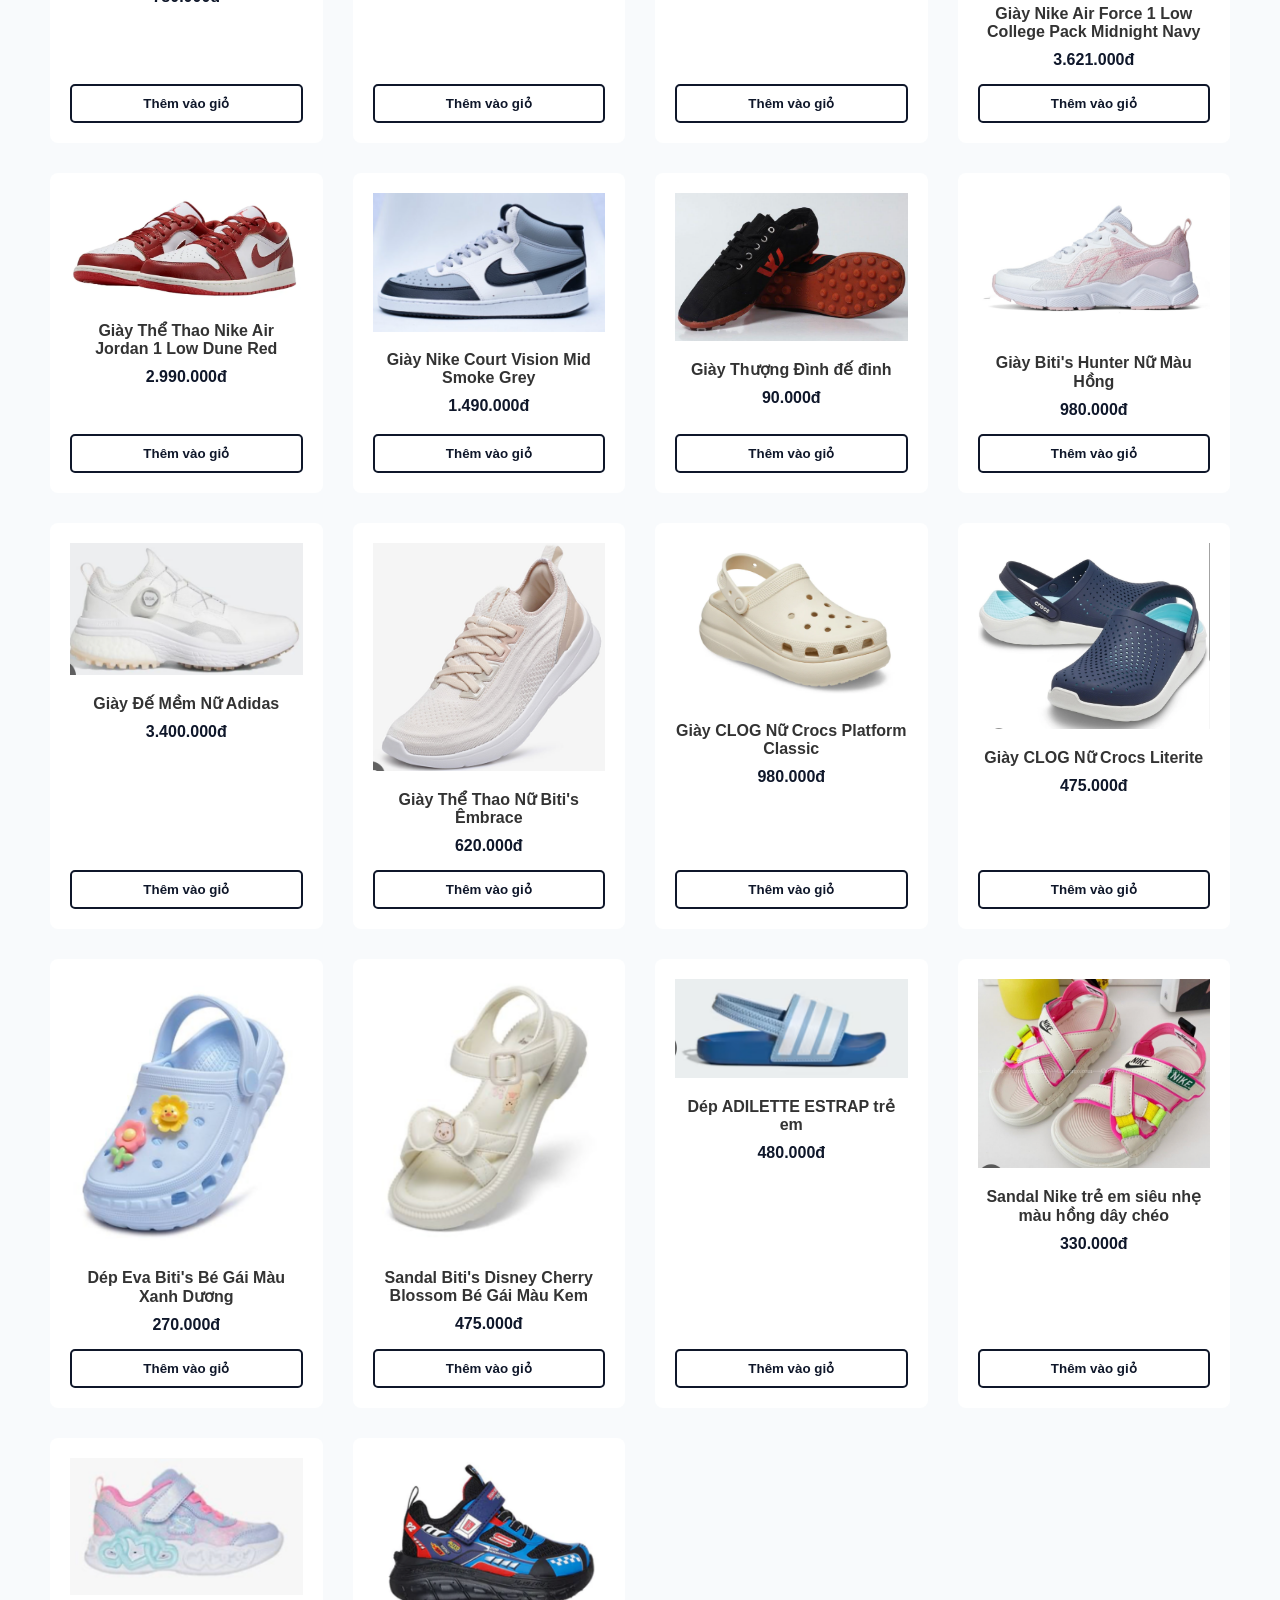
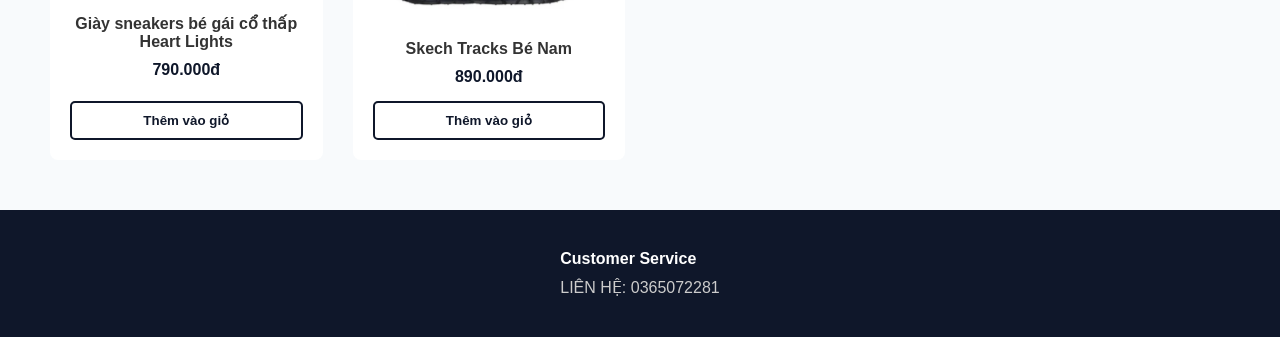
==== commit eb1d937b: "Cập nhật thêm tab lab thực hành" ====
--- a/index.html
+++ b/index.html
@@ -17,6 +17,7 @@
             <ul>
                 <li><a href="index.html" class="active">Home</a></li>
                 <li><a href="sale.html">Sale</a></li>
+                <li><a href="lab.html" target="_blank">Lab Thực hành</a></li>
             </ul>
         </nav>
 
--- a/css/style.css
+++ b/css/style.css
@@ -1,4 +1,12 @@
-
+body {
+    display: flex !important;
+    flex-direction: column !important;
+    min-height: 100vh !important;
+}
+
+footer {
+    margin-top: auto !important;
+}
 * {
     margin: 0;
     padding: 0;
@@ -237,11 +245,29 @@
     display: none;
 }
 
+#searchInput {
+    width: 250px !important; 
+    padding: 10px 15px !important;
+    font-size: 15px !important;
+    border: 1px solid #ccc !important; 
+    border-radius: 25px !important; 
+    outline: none !important; 
+}
 
 .search-bar {
-    position: relative; 
-}
-
+    display: flex !important;
+    align-items: center !important;
+    position: relative !important;
+}
+
+#searchBtn {
+    font-size: 16px !important; 
+    cursor: pointer !important;
+    color: #555 !important;
+    position: absolute !important;
+    right: 15px !important;
+    top: 50% !important; transform: translateY(-50%) !important;
+}
 
 .suggestion-box {
     position: absolute;
@@ -919,4 +945,112 @@
 
 .cart-bounce {
     animation: cartBounce 0.4s ease-in-out;
+}
+.lab-container {
+    padding: 50px 5%;
+    background-color: #f9f9f9;
+}
+
+.section-title {
+    text-align: center;
+    margin-bottom: 30px;
+}
+
+.lab-grid {
+    display: grid;
+    grid-template-columns: repeat(auto-fit, minmax(250px, 1fr));
+    gap: 20px;
+}
+
+.lab-card {
+    background: #fff;
+    padding: 25px;
+    border-radius: 12px;
+    box-shadow: 0 4px 15px rgba(0,0,0,0.1);
+    text-align: center;
+    transition: transform 0.3s ease;
+}
+
+.lab-card:hover {
+    transform: translateY(-5px);
+}
+
+.lab-icon {
+    font-size: 40px;
+    margin-bottom: 15px;
+}
+
+.btn-view {
+    display: inline-block;
+    margin-top: 15px;
+    padding: 10px 20px;
+    background-color: #007bff;
+    color: white;
+    text-decoration: none;
+    border-radius: 5px;
+    font-weight: bold;
+}
+
+.btn-view:hover {
+    background-color: #0056b3;
+}
+
+
+.lab-card {
+    text-align: left !important;
+    background-color: #fff !important;
+    display: flex !important;
+    flex-direction: column !important;
+}
+
+
+.lab-content h3 {
+    text-align: left !important;
+    font-size: 18px !important;
+    font-weight: bold !important;
+    color: #333 !important;
+    margin-top: 0 !important;
+    margin-bottom: 15px !important;
+}
+
+
+.lab-list {
+    list-style-type: none !important;
+    padding-left: 0 !important;
+    margin-left: 0 !important;
+}
+
+.lab-list li {
+    margin-bottom: 10px !important;
+}
+
+
+.lab-list a {
+    color: #333 !important;
+    text-decoration: none !important;
+    font-size: 15px !important;
+}
+
+.lab-list a:hover {
+    color: #f26522 !important; 
+}
+
+
+.btn-detail {
+    display: block !important;
+    width: 100% !important;
+    text-align: center !important;
+    background-color: #f26522 !important;
+    color: white !important;
+    padding: 10px 0 !important;
+    border-radius: 6px !important;
+    text-decoration: none !important;
+    font-weight: bold !important;
+    margin-top: auto !important;
+    transition: background-color 0.3s ease !important;
+}
+
+.btn-detail:hover {
+    background-color: #d9531e !important; 
+    color: white !important;
 }
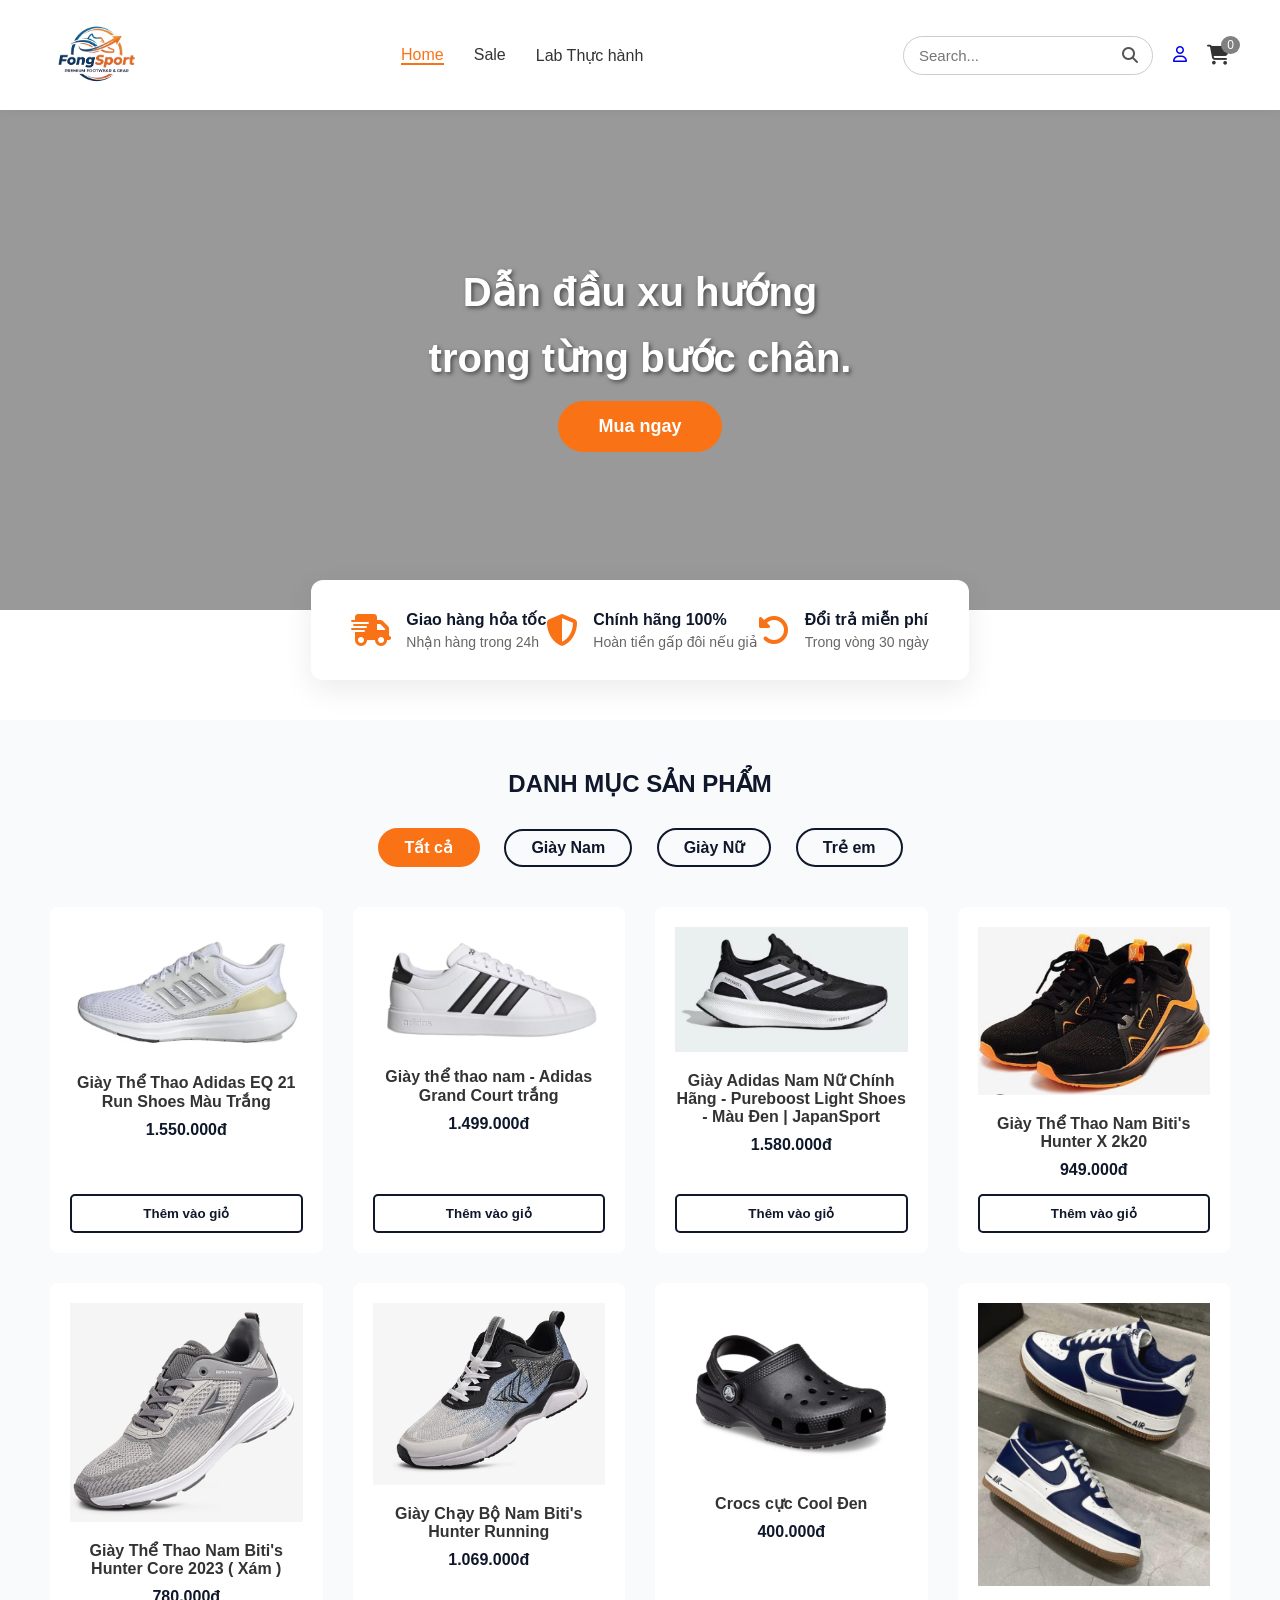
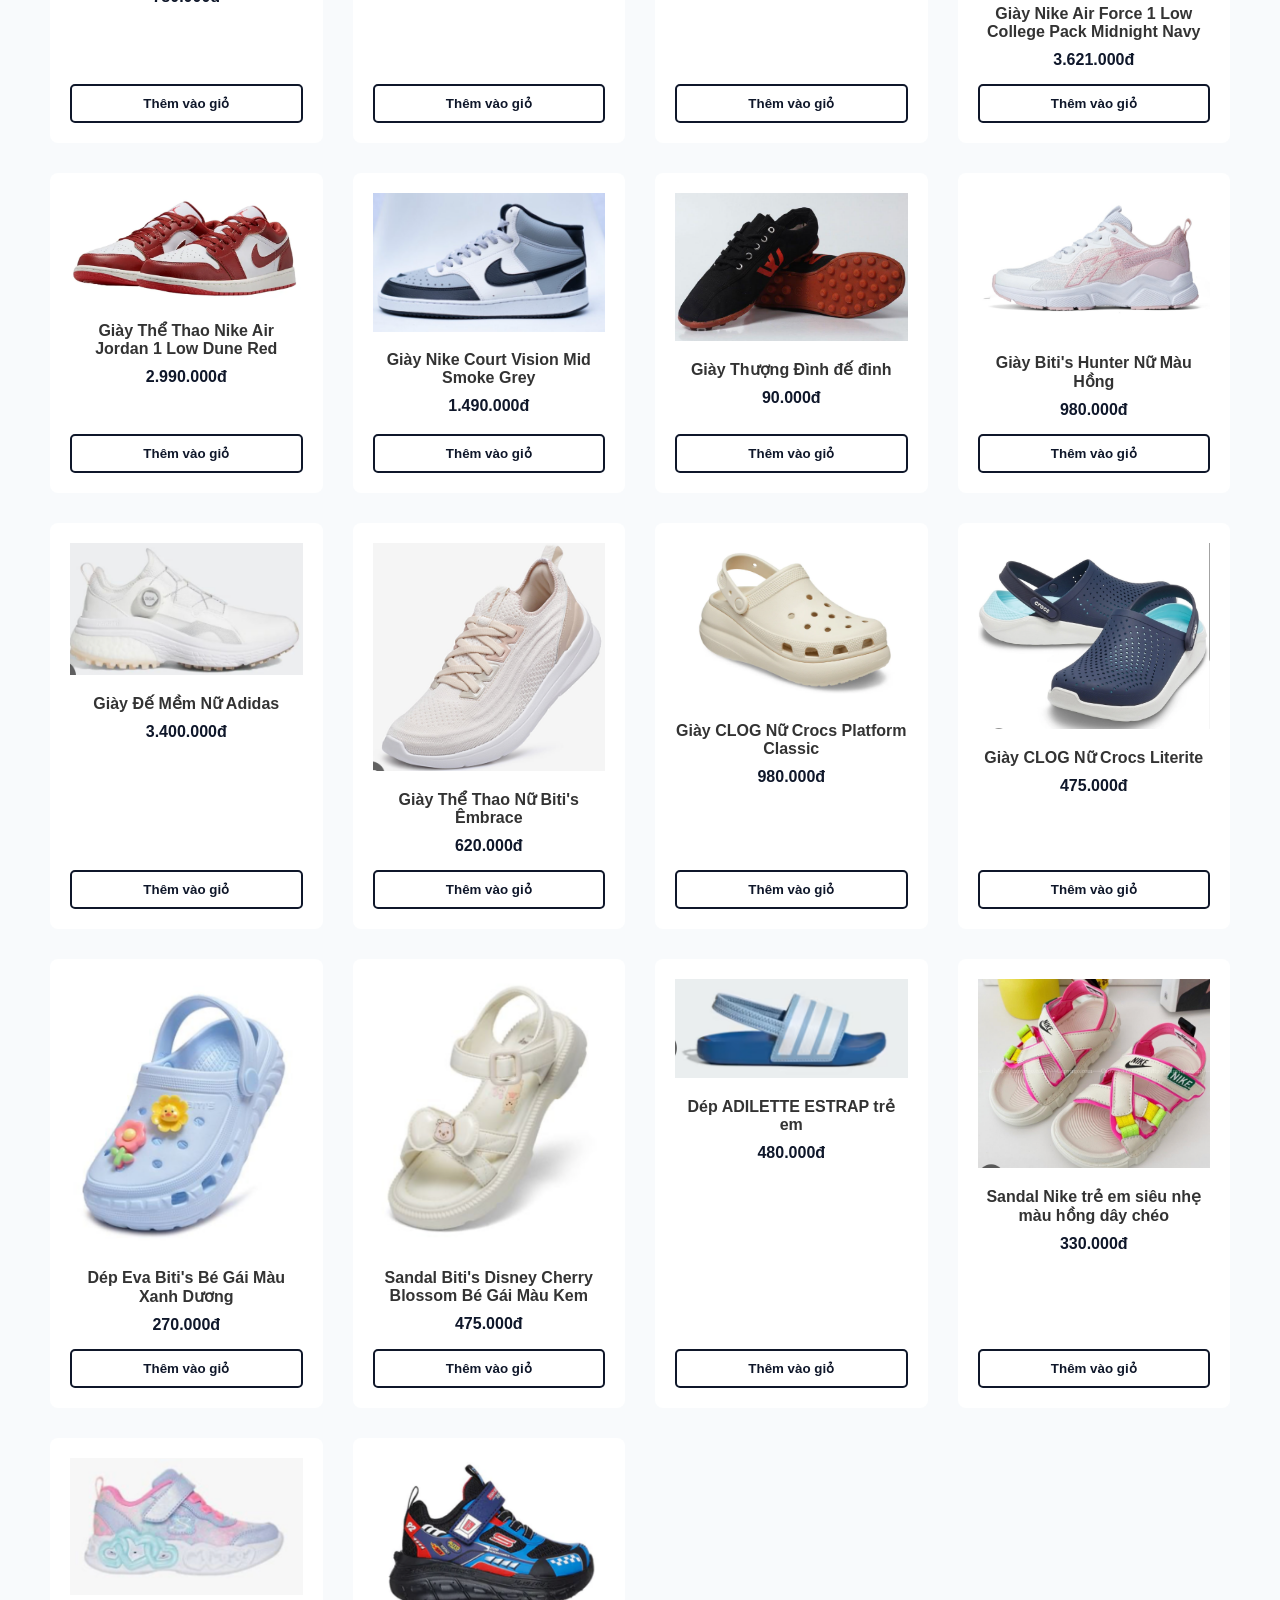
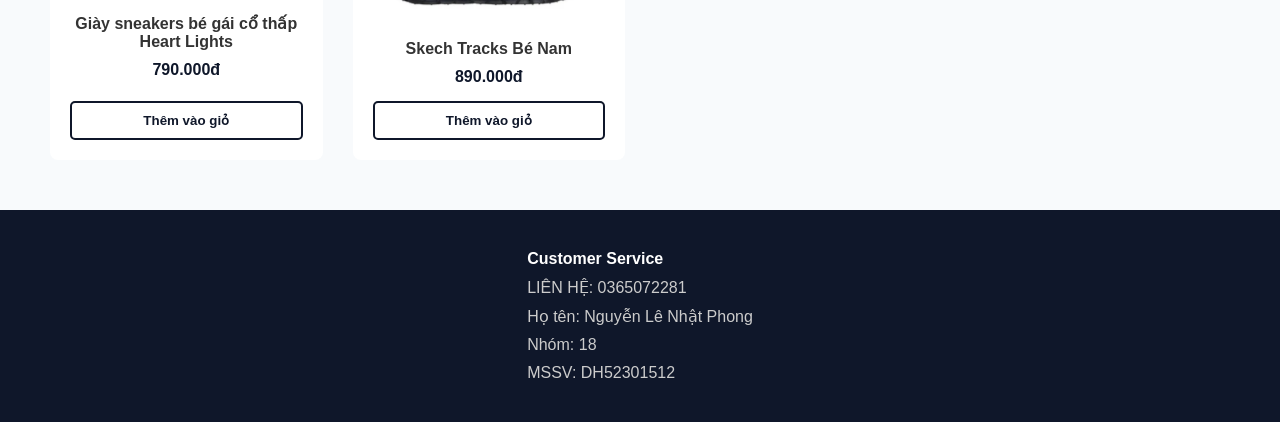
==== commit b2376da1: "Cap nhat footer" ====
--- a/index.html
+++ b/index.html
@@ -392,6 +392,9 @@
         <div class="footer-column">
             <h4>Customer Service</h4>
             <a href="#">LIÊN HỆ: 0365072281</a>
+            <a href="#">Họ tên: Nguyễn Lê Nhật Phong</a>
+            <a href="#">Nhóm: 18</a>
+            <a href="#">MSSV: DH52301512</a>
         </div>
     </footer>
 
--- a/css/style.css
+++ b/css/style.css
@@ -4,9 +4,6 @@
     min-height: 100vh !important;
 }
 
-footer {
-    margin-top: auto !important;
-}
 * {
     margin: 0;
     padding: 0;
@@ -205,6 +202,7 @@
     display: flex;
     justify-content: space-around;
     padding: 40px 20px;
+    margin-top: auto;
 }
 footer a {
     color: #ccc;
@@ -967,7 +965,9 @@
     padding: 25px;
     border-radius: 12px;
     box-shadow: 0 4px 15px rgba(0,0,0,0.1);
-    text-align: center;
+    text-align: left; 
+    display: flex; 
+    flex-direction: column;
     transition: transform 0.3s ease;
 }
 
@@ -994,15 +994,6 @@
 .btn-view:hover {
     background-color: #0056b3;
 }
-
-
-.lab-card {
-    text-align: left !important;
-    background-color: #fff !important;
-    display: flex !important;
-    flex-direction: column !important;
-}
-
 
 .lab-content h3 {
     text-align: left !important;
@@ -1053,4 +1044,145 @@
 .btn-detail:hover {
     background-color: #d9531e !important; 
     color: white !important;
+}
+/* =========================================
+   CSS TRANG CHI TIẾT SẢN PHẨM (2 CỘT)
+========================================= */
+
+/* 1. Chia 2 cột: Ảnh và Thông tin */
+.detail-container {
+    display: flex !important;
+    gap: 40px !important; /* Khoảng cách giữa ảnh và chữ */
+    margin-top: 20px !important;
+    align-items: flex-start !important;
+}
+
+
+.product-details-info {
+    flex: 1 !important; /* Cột chữ chiếm 50% */
+    text-align: left !important;
+}
+
+/* 2. Làm nổi bật giá tiền */
+.product-price {
+    font-size: 28px !important;
+    color: #f26522 !important; /* Màu cam thương hiệu */
+    font-weight: bold !important;
+    margin: 15px 0 !important;
+}
+
+.old-price {
+    font-size: 18px !important;
+    color: #999 !important;
+    font-weight: normal !important;
+    margin-left: 10px !important;
+}
+
+/* 3. Trang trí nút chọn Size (Thành các ô vuông xịn sò) */
+.size-options {
+    display: flex !important;
+    gap: 10px !important;
+    margin-top: 10px !important;
+}
+
+.size-btn {
+    width: 45px !important;
+    height: 45px !important;
+    border: 1px solid #ccc !important;
+    background: #fff !important;
+    cursor: pointer !important;
+    font-size: 16px !important;
+    font-weight: bold !important;
+    border-radius: 4px !important;
+    transition: all 0.2s ease !important;
+}
+
+.size-btn:hover {
+    border-color: #f26522 !important;
+    color: #f26522 !important;
+}
+
+.size-btn.active {
+    background-color: #f26522 !important;
+    color: #fff !important;
+    border-color: #f26522 !important;
+}
+
+/* 4. Dàn hàng nút Tăng giảm số lượng và Nút Mua */
+.add-to-cart-action {
+    display: flex !important;
+    gap: 15px !important;
+    margin-top: 30px !important;
+    align-items: stretch !important; /* Cho nút mua cao bằng cục tăng giảm */
+}
+
+.qty-selector {
+    display: flex !important;
+    border: 1px solid #ccc !important;
+    border-radius: 5px !important;
+    overflow: hidden !important;
+}
+
+.qty-selector button {
+    width: 40px !important;
+    background: #f5f5f5 !important;
+    border: none !important;
+    font-size: 20px !important;
+    cursor: pointer !important;
+}
+
+.qty-selector input {
+    width: 50px !important;
+    text-align: center !important;
+    border: none !important;
+    border-left: 1px solid #ccc !important;
+    border-right: 1px solid #ccc !important;
+    font-size: 16px !important;
+    font-weight: bold !important;
+}
+
+.btn-add-detail {
+    background-color: #f26522 !important;
+    color: white !important;
+    font-weight: bold !important;
+    font-size: 16px !important;
+    border: none !important;
+    cursor: pointer !important;
+    transition: background 0.3s !important;
+}
+
+.btn-add-detail:hover {
+    background-color: #d9531e !important;
+}
+
+.btn-shop-now:hover {
+    background-color: #d9531e !important;
+}
+
+/* 5. Giao diện Cam kết (Trust Badges) lấp đầy khoảng trống */
+.trust-badges {
+    margin-top: 40px !important;
+    padding-top: 25px !important;
+    border-top: 1px dashed #ddd !important;
+}
+
+.badge-item {
+    display: flex !important;
+    align-items: center !important;
+    gap: 12px !important;
+    margin-bottom: 15px !important;
+    font-size: 15px !important;
+    color: #444 !important;
+}
+
+.badge-item i {
+    font-size: 20px !important;
+    color: #f26522 !important; /* Icon màu cam */
+}
+
+/* 6. Responsive: Trên điện thoại sẽ tự gập lại thành 1 cột như cũ */
+@media (max-width: 768px) {
+    .detail-container {
+        flex-direction: column !important;
+    }
 }
